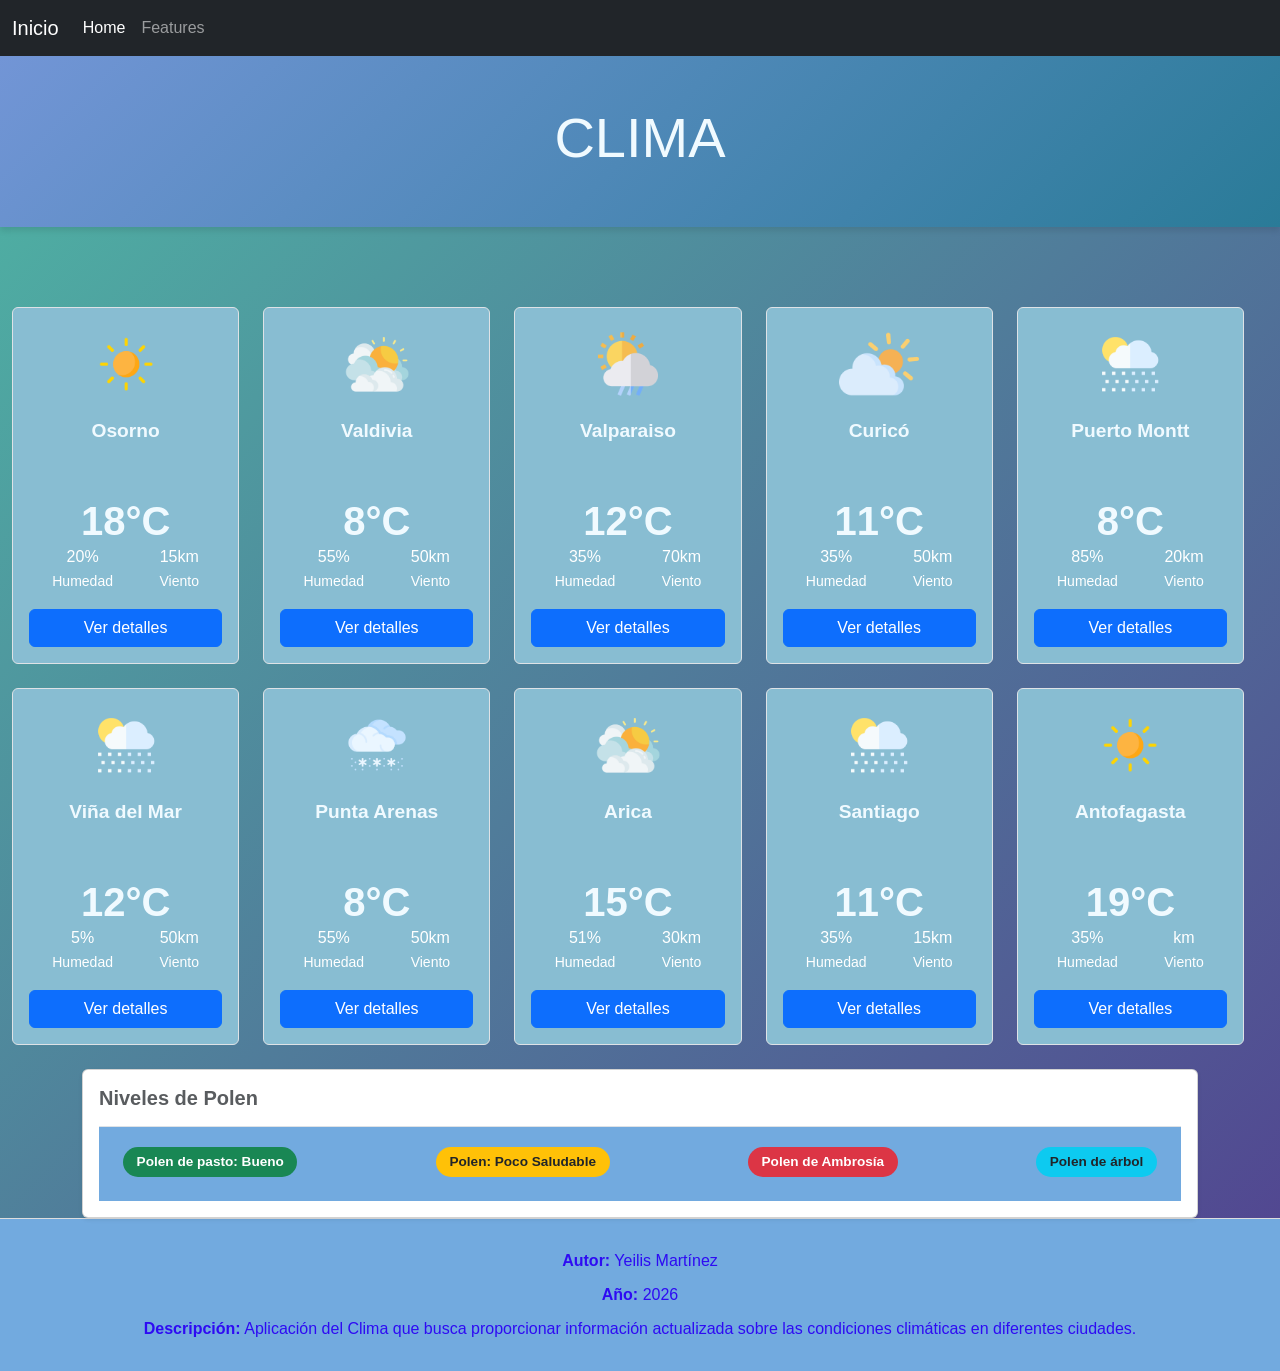
==== index.html @ f02b9914 "se inicio creó archivo Sass" ====
<!doctype html>
<html lang="en">
  <head>
    <meta charset="UTF-8" />
    <meta name="viewport" content="width=device-width, initial-scale=1.0" />
    <title>Document</title>

    <link
      href="https://cdn.jsdelivr.net/npm/bootstrap@5.3.8/dist/css/bootstrap.min.css"
      rel="stylesheet"
      integrity="sha384-sRIl4kxILFvY47J16cr9ZwB07vP4J8+LH7qKQnuqkuIAvNWLzeN8tE5YBujZqJLB"
      crossorigin="anonymous"
    />
    <link rel="stylesheet" href="assets/css/main.css" />
    <link
      rel="stylesheet"
      href="https://cdn.jsdelivr.net/npm/bootstrap-icons@1.13.1/font/bootstrap-icons.min.css"
    />
  </head>
 

  <body>
   
<nav class="navbar navbar-expand-lg navbar-dark bg-dark">
  <div class="container-fluid">
    <a class="navbar-brand" href="#">Inicio</a>
    <button class="navbar-toggler" type="button" data-bs-toggle="collapse" data-bs-target="#navbarNav">
      <span class="navbar-toggler-icon"></span>
    </button>
    <div class="collapse navbar-collapse" id="navbarNav">
      <ul class="navbar-nav">
        <li class="nav-item">
          <a class="nav-link active" href="./index.htm">Home</a>
        </li>
        <li class="nav-item">
          <a class="nav-link" href="#">Features</a>
        </li>
      </ul>
    </div>
  </div>
</nav>

<header class="l-header py-5">
  <h1 class="display-4">CLIMA</h1>
</header>

<main class="container-fluid l-main">
  <div class="row g-">

    <!-- Contenedor principal con clases de Bootstrap para 5 columnas -->
<div class="row row-cols-1 row-cols-md-3 row-cols-lg-5 g-4">
  
 
  <div class="col">
    <article class="m-card-weather text-center border p-3 rounded h-100">
      <img src="assets/img/clear.png" alt="Nubes" class="m-card-weather__icon">
      <h5 class="m-card-weather__city">Osorno</h5>
      <h2 class="m-card-weather__temp">18°C</h2>
      <div class="m-card-weather__stats d-flex justify-content-around">
        <div><p class="mb-0">20%</p><small>Humedad</small></div>
        <div><p class="mb-0">15km</p><small>Viento</small></div>
      </div>
      <a href="detalles.html" class="btn btn-primary mt-3 w-100">Ver detalles</a>
    </article>
  </div>

  <div class="col">
    <article class="m-card-weather text-center border p-3 rounded h-100">
      <img src="assets/img/clouds.png" alt="Nubes" class="m-card-weather__icon">
      <h5 class="m-card-weather__city">Valdivia</h5>
      <h2 class="m-card-weather__temp">8°C</h2>
      <div class="m-card-weather__stats d-flex justify-content-around">
        <div><p class="mb-0">55%</p><small>Humedad</small></div>
        <div><p class="mb-0">50km</p><small>Viento</small></div>
      </div>
      <a href="#" class="btn btn-primary mt-3 w-100">Ver detalles</a>
    </article>
  </div>

 
  <div class="col">
    <article class="m-card-weather text-center border p-3 rounded h-100">
      <img src="assets/img/drizzle.png" alt="Nubes" class="m-card-weather__icon">
      <h5 class="m-card-weather__city">Valparaiso</h5>
      <h2 class="m-card-weather__temp">12°C</h2>
      <div class="m-card-weather__stats d-flex justify-content-around">
        <div><p class="mb-0">35%</p><small>Humedad</small></div>
        <div><p class="mb-0">70km</p><small>Viento</small></div>
      </div>
      <a href="#" class="btn btn-primary mt-3 w-100">Ver detalles</a>
    </article>
  </div>

  
  
  <div class="col">
    <article class="m-card-weather text-center border p-3 rounded h-100">
      <img src="assets/img/mist.png" alt="Nubes" class="m-card-weather__icon">
      <h5 class="m-card-weather__city">Curicó</h5>
      <h2 class="m-card-weather__temp">11°C</h2>
      <div class="m-card-weather__stats d-flex justify-content-around">
        <div><p class="mb-0">35%</p><small>Humedad</small></div>
        <div><p class="mb-0">50km</p><small>Viento</small></div>
      </div>
      <a href="#" class="btn btn-primary mt-3 w-100">Ver detalles</a>
    </article>
  </div>
  
  
  <div class="col">
    <article class="m-card-weather text-center border p-3 rounded h-100">
      <img src="assets/img/rain.png" alt="Nubes" class="m-card-weather__icon">
      <h5 class="m-card-weather__city">Puerto Montt</h5>
      <h2 class="m-card-weather__temp">8°C</h2>
      <div class="m-card-weather__stats d-flex justify-content-around">
        <div><p class="mb-0">85%</p><small>Humedad</small></div>
        <div><p class="mb-0">20km</p><small>Viento</small></div>
      </div>
      <a href="#" class="btn btn-primary mt-3 w-100">Ver detalles</a>
    </article>
  </div>
 
  <div class="col">
    <article class="m-card-weather text-center border p-3 rounded h-100">
      <img src="assets/img/rain.png" alt="Nubes" class="m-card-weather__icon">
      <h5 class="m-card-weather__city">Viña del Mar</h5>
      <h2 class="m-card-weather__temp">12°C</h2>
      <div class="m-card-weather__stats d-flex justify-content-around">
        <div><p class="mb-0">5%</p><small>Humedad</small></div>
        <div><p class="mb-0">50km</p><small>Viento</small></div>
      </div>
      <a href="#" class="btn btn-primary mt-3 w-100">Ver detalles</a>
    </article>
  </div>

 
  <div class="col">
    <article class="m-card-weather text-center border p-3 rounded h-100">
      <img src="assets/img/snow.png" alt="Nubes" class="m-card-weather__icon">
      <h5 class="m-card-weather__city">Punta Arenas</h5>
      <h2 class="m-card-weather__temp">8°C</h2>
      <div class="m-card-weather__stats d-flex justify-content-around">
        <div><p class="mb-0">55%</p><small>Humedad</small></div>
        <div><p class="mb-0">50km</p><small>Viento</small></div>
      </div>
      <a href="#" class="btn btn-primary mt-3 w-100">Ver detalles</a>
    </article>
  </div>

  
 
  <div class="col">
    <article class="m-card-weather text-center border p-3 rounded h-100">
      <img src="assets/img/clouds.png" alt="Nubes" class="m-card-weather__icon">
      <h5 class="m-card-weather__city">Arica</h5>
      <h2 class="m-card-weather__temp">15°C</h2>
      <div class="m-card-weather__stats d-flex justify-content-around">
        <div><p class="mb-0">51%</p><small>Humedad</small></div>
        <div><p class="mb-0">30km</p><small>Viento</small></div>
      </div>
      <a href="#" class="btn btn-primary mt-3 w-100">Ver detalles</a>
    </article>
  </div>
  

  <div class="col">
    <article class="m-card-weather text-center border p-3 rounded h-100">
      <img src="assets/img/rain.png" alt="Nubes" class="m-card-weather__icon">
      <h5 class="m-card-weather__city">Santiago</h5>
      <h2 class="m-card-weather__temp">11°C</h2>
      <div class="m-card-weather__stats d-flex justify-content-around">
        <div><p class="mb-0">35%</p><small>Humedad</small></div>
        <div><p class="mb-0">15km</p><small>Viento</small></div>
      </div>
      <a href="#" class="btn btn-primary mt-3 w-100">Ver detalles</a>
    </article>
  </div>


 <div class="col">
    <article class="m-card-weather text-center border p-3 rounded h-100">
      <img src="assets/img/clear.png" alt="Nubes" class="m-card-weather__icon">
      <h5 class="m-card-weather__city">Antofagasta</h5>
      <h2 class="m-card-weather__temp">19°C</h2>
      <div class="m-card-weather__stats d-flex justify-content-around">
        <div><p class="mb-0">35%</p><small>Humedad</small></div>
        <div><p class="mb-0">km</p><small>Viento</small></div>
      </div>
      <a href="#" class="btn btn-primary mt-3 w-100">Ver detalles</a>
    </article>
  </div>
  </div>
  </div>
  
</main>

<!-- Contenedor Placeholder -->
<div class="container mt-4">
  <div class="card shadow-sm">
    <div class="card-body">
      <h5 class="card-title text-muted mb-3">Niveles de Polen</h5>
      
      <!-- Tu footer integrado -->
      <footer class="footer-container d-flex flex-wrap justify-content-between border-top pt-3">
        <span class="badge bg-success m-1">Polen de pasto: Bueno</span>
        <span class="badge bg-warning text-dark m-1">Polen: Poco Saludable</span>
        <span class="badge bg-danger m-1">Polen de Ambrosía</span>
        <span class="badge bg-info text-dark m-1">Polen de árbol</span>
      </footer>
    </div>
  </div>
</div>

<footer>
    <div class="footer-content">
        <p><strong>Autor:</strong> Yeilis Martínez</p>
        <p><strong>Año:</strong> 2026</p>
        <p><strong>Descripción:</strong> Aplicación del Clima que busca proporcionar información actualizada sobre las condiciones climáticas en diferentes ciudades.</p>
    </div>
</footer>



    <script
      src="https://cdn.jsdelivr.net/npm/bootstrap@5.3.8/dist/js/bootstrap.bundle.min.js"
      integrity="sha384-ENjdO4Dr2bkBIFxQpeoTz1HIcje39Wm4jDKdf19U8gI4ddQ3GYNS7NTKfAdVQSZe"
      crossorigin="anonymous"
    ></script>

    <script
      src="https://cdn.jsdelivr.net/npm/bootstrap@5.3.8/dist/js/bootstrap.bundle.min.js"
      integrity="sha384-ENjdO4Dr2bkBIFxQpeoTz1HIcje39Wm4jDKdf19U8gI4ddQ3GYNS7NTKfAdVQSZe"
      crossorigin="anonymous"
    ></script>
 
  </body>

</html>
---- assets/css/main.css ----
body {
  font-family: "Segoe UI", Tahoma, Geneva, Verdana, sans-serif;
  background-color: #f8f9fa;
  background: linear-gradient(135deg, #4eb7a4 0%, #524190 100%);
}

h1,
h2,
h5 {
  font-weight: bold;
  color: rgb(240, 250, 255);
  text-align: center 80px;
}

a {
  color: #62aefa;
  text-decoration: none;
}
a:hover {
  text-decoration: underline;
}

.l-header {
  text-align: center;
  background: linear-gradient(135deg, #7295d6 0%, #2a7b98 100%);
  color: white;
  margin-bottom: 2rem;
  box-shadow: 0 4px 6px rgba(0, 0, 0, 0.1);
}

.footer-container .badge {
  padding: 0.6em 1em;
  font-size: 0.85rem;
  border-radius: 20px;
}

footer {
  background-color: #72aadf;
  padding: 20px;
  text-align: center;
  border-top: 1px solid #ddd;
  font-family: Arial, sans-serif;
}

.footer-content p {
  margin: 10px 0;
  color: #2e0bf3;
}

.m-card-weather {
  background-color: #88bdd2;
  color: #fff;
}

.m-card-weather__icon {
  width: 80px;
  height: 80px;
  margin-bottom: 15px;
}

.m-card-weather__city {
  font-size: 1.2rem;
  margin-bottom: 55px;
}

.m-card-weather__temp {
  font-size: 2.5rem;
  margin-bottom: 0px;
}

/*# sourceMappingURL=main.css.map */
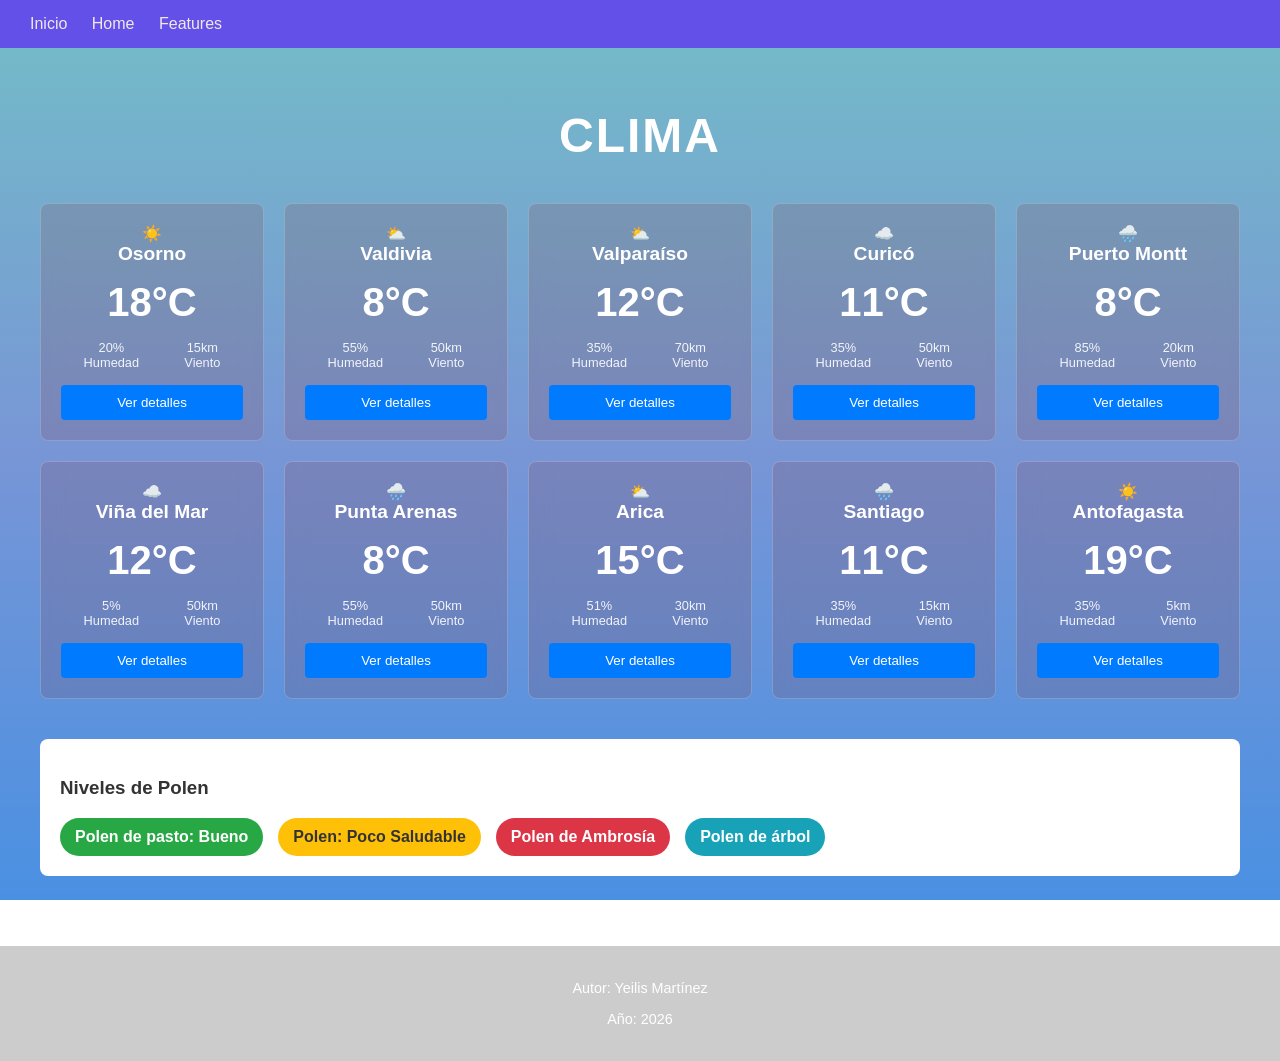
==== commit ddaf7e4d: "se cambio nombre archivo html" ====
--- a/index.html
+++ b/index.html
@@ -1,238 +1,68 @@
-<!doctype html>
-<html lang="en">
-  <head>
-    <meta charset="UTF-8" />
-    <meta name="viewport" content="width=device-width, initial-scale=1.0" />
-    <title>Document</title>
+<!DOCTYPE html>
+<html lang="es">
+<head>
+    <meta charset="UTF-8">
+    <meta name="viewport" content="width=device-width, initial-scale=1.0">
+    <title>Aplicación de Clima</title>
+    <link rel="stylesheet" href="./assets/css/style.css">
+    
+</head>
 
-    <link
-      href="https://cdn.jsdelivr.net/npm/bootstrap@5.3.8/dist/css/bootstrap.min.css"
-      rel="stylesheet"
-      integrity="sha384-sRIl4kxILFvY47J16cr9ZwB07vP4J8+LH7qKQnuqkuIAvNWLzeN8tE5YBujZqJLB"
-      crossorigin="anonymous"
-    />
-    <link rel="stylesheet" href="assets/css/main.css" />
-    <link
-      rel="stylesheet"
-      href="https://cdn.jsdelivr.net/npm/bootstrap-icons@1.13.1/font/bootstrap-icons.min.css"
-    />
-  </head>
- 
+<body>
+    <header>
+        
+        <nav>
+            <span class="logo">Inicio</span>
+            <a href="#" id="btn-home">Home</a>
+            <a href="#">Features</a>
+        </nav>
+    </header>
 
-  <body>
-   
-<nav class="navbar navbar-expand-lg navbar-dark bg-dark">
-  <div class="container-fluid">
-    <a class="navbar-brand" href="#">Inicio</a>
-    <button class="navbar-toggler" type="button" data-bs-toggle="collapse" data-bs-target="#navbarNav">
-      <span class="navbar-toggler-icon"></span>
-    </button>
-    <div class="collapse navbar-collapse" id="navbarNav">
-      <ul class="navbar-nav">
-        <li class="nav-item">
-          <a class="nav-link active" href="./index.htm">Home</a>
-        </li>
-        <li class="nav-item">
-          <a class="nav-link" href="#">Features</a>
-        </li>
-      </ul>
-    </div>
-  </div>
-</nav>
+    <main class="container">
+        
+        <section id="home-view">
+            <h1>CLIMA</h1>
+            <div id="grid-ciudades" class="grid-container"></div>
+            
+            <div class="polen-container">
+                <h3>Niveles de Polen</h3>
+                <div class="polen-grid">
+                    <span class="polen-badge green">Polen de pasto: Bueno</span>
+                    <span class="polen-badge orange">Polen: Poco Saludable</span>
+                    <span class="polen-badge red">Polen de Ambrosía</span>
+                    <span class="polen-badge blue">Polen de árbol</span>
+                </div>
+            </div>
+        </section>
 
-<header class="l-header py-5">
-  <h1 class="display-4">CLIMA</h1>
-</header>
+        <!-- Vista de Detalle -->
+        <section id="detail-view" class="hidden">
+            <button id="btn-back" class="btn-primary">← Volver al Inicio</button>
+            <h2 id="detail-ciudad-nombre">Ciudad</h2>
+            
+            <h3>Pronóstico Diario (Semana)</h3>
+            <div id="pronostico-semanal-container" class="grid-container"></div>
 
-<main class="container-fluid l-main">
-  <div class="row g-">
+            <h3>Estadísticas de la semana</h3>
+            <div class="stats-panel">
+                <p><strong>Temperatura Mínima:</strong> <span id="stat-min">-</span>°C</p>
+                <p><strong>Temperatura Máxima:</strong> <span id="stat-max">-</span>°C</p>
+                <p><strong>Temperatura Promedio:</strong> <span id="stat-avg">-</span>°C</p>
+                <hr>
+                <p><strong>Días Soleados:</strong> <span id="stat-soleado">-</span></p>
+                <p><strong>Días Lluviosos:</strong> <span id="stat-lluvioso">-</span></p>
+                <p><strong>Días Nublados:</strong> <span id="stat-nublado">-</span></p>
+                <hr>
+                <p id="stat-resumen" class="resumen-msg"></p>
+            </div>
+        </section>
+    </main>
 
-    <!-- Contenedor principal con clases de Bootstrap para 5 columnas -->
-<div class="row row-cols-1 row-cols-md-3 row-cols-lg-5 g-4">
-  
- 
-  <div class="col">
-    <article class="m-card-weather text-center border p-3 rounded h-100">
-      <img src="assets/img/clear.png" alt="Nubes" class="m-card-weather__icon">
-      <h5 class="m-card-weather__city">Osorno</h5>
-      <h2 class="m-card-weather__temp">18°C</h2>
-      <div class="m-card-weather__stats d-flex justify-content-around">
-        <div><p class="mb-0">20%</p><small>Humedad</small></div>
-        <div><p class="mb-0">15km</p><small>Viento</small></div>
-      </div>
-      <a href="detalles.html" class="btn btn-primary mt-3 w-100">Ver detalles</a>
-    </article>
-  </div>
+    <footer>
+        <p>Autor: Yeilis Martínez</p>
+        <p>Año: 2026</p>
+    </footer>
 
-  <div class="col">
-    <article class="m-card-weather text-center border p-3 rounded h-100">
-      <img src="assets/img/clouds.png" alt="Nubes" class="m-card-weather__icon">
-      <h5 class="m-card-weather__city">Valdivia</h5>
-      <h2 class="m-card-weather__temp">8°C</h2>
-      <div class="m-card-weather__stats d-flex justify-content-around">
-        <div><p class="mb-0">55%</p><small>Humedad</small></div>
-        <div><p class="mb-0">50km</p><small>Viento</small></div>
-      </div>
-      <a href="#" class="btn btn-primary mt-3 w-100">Ver detalles</a>
-    </article>
-  </div>
-
- 
-  <div class="col">
-    <article class="m-card-weather text-center border p-3 rounded h-100">
-      <img src="assets/img/drizzle.png" alt="Nubes" class="m-card-weather__icon">
-      <h5 class="m-card-weather__city">Valparaiso</h5>
-      <h2 class="m-card-weather__temp">12°C</h2>
-      <div class="m-card-weather__stats d-flex justify-content-around">
-        <div><p class="mb-0">35%</p><small>Humedad</small></div>
-        <div><p class="mb-0">70km</p><small>Viento</small></div>
-      </div>
-      <a href="#" class="btn btn-primary mt-3 w-100">Ver detalles</a>
-    </article>
-  </div>
-
-  
-  
-  <div class="col">
-    <article class="m-card-weather text-center border p-3 rounded h-100">
-      <img src="assets/img/mist.png" alt="Nubes" class="m-card-weather__icon">
-      <h5 class="m-card-weather__city">Curicó</h5>
-      <h2 class="m-card-weather__temp">11°C</h2>
-      <div class="m-card-weather__stats d-flex justify-content-around">
-        <div><p class="mb-0">35%</p><small>Humedad</small></div>
-        <div><p class="mb-0">50km</p><small>Viento</small></div>
-      </div>
-      <a href="#" class="btn btn-primary mt-3 w-100">Ver detalles</a>
-    </article>
-  </div>
-  
-  
-  <div class="col">
-    <article class="m-card-weather text-center border p-3 rounded h-100">
-      <img src="assets/img/rain.png" alt="Nubes" class="m-card-weather__icon">
-      <h5 class="m-card-weather__city">Puerto Montt</h5>
-      <h2 class="m-card-weather__temp">8°C</h2>
-      <div class="m-card-weather__stats d-flex justify-content-around">
-        <div><p class="mb-0">85%</p><small>Humedad</small></div>
-        <div><p class="mb-0">20km</p><small>Viento</small></div>
-      </div>
-      <a href="#" class="btn btn-primary mt-3 w-100">Ver detalles</a>
-    </article>
-  </div>
- 
-  <div class="col">
-    <article class="m-card-weather text-center border p-3 rounded h-100">
-      <img src="assets/img/rain.png" alt="Nubes" class="m-card-weather__icon">
-      <h5 class="m-card-weather__city">Viña del Mar</h5>
-      <h2 class="m-card-weather__temp">12°C</h2>
-      <div class="m-card-weather__stats d-flex justify-content-around">
-        <div><p class="mb-0">5%</p><small>Humedad</small></div>
-        <div><p class="mb-0">50km</p><small>Viento</small></div>
-      </div>
-      <a href="#" class="btn btn-primary mt-3 w-100">Ver detalles</a>
-    </article>
-  </div>
-
- 
-  <div class="col">
-    <article class="m-card-weather text-center border p-3 rounded h-100">
-      <img src="assets/img/snow.png" alt="Nubes" class="m-card-weather__icon">
-      <h5 class="m-card-weather__city">Punta Arenas</h5>
-      <h2 class="m-card-weather__temp">8°C</h2>
-      <div class="m-card-weather__stats d-flex justify-content-around">
-        <div><p class="mb-0">55%</p><small>Humedad</small></div>
-        <div><p class="mb-0">50km</p><small>Viento</small></div>
-      </div>
-      <a href="#" class="btn btn-primary mt-3 w-100">Ver detalles</a>
-    </article>
-  </div>
-
-  
- 
-  <div class="col">
-    <article class="m-card-weather text-center border p-3 rounded h-100">
-      <img src="assets/img/clouds.png" alt="Nubes" class="m-card-weather__icon">
-      <h5 class="m-card-weather__city">Arica</h5>
-      <h2 class="m-card-weather__temp">15°C</h2>
-      <div class="m-card-weather__stats d-flex justify-content-around">
-        <div><p class="mb-0">51%</p><small>Humedad</small></div>
-        <div><p class="mb-0">30km</p><small>Viento</small></div>
-      </div>
-      <a href="#" class="btn btn-primary mt-3 w-100">Ver detalles</a>
-    </article>
-  </div>
-  
-
-  <div class="col">
-    <article class="m-card-weather text-center border p-3 rounded h-100">
-      <img src="assets/img/rain.png" alt="Nubes" class="m-card-weather__icon">
-      <h5 class="m-card-weather__city">Santiago</h5>
-      <h2 class="m-card-weather__temp">11°C</h2>
-      <div class="m-card-weather__stats d-flex justify-content-around">
-        <div><p class="mb-0">35%</p><small>Humedad</small></div>
-        <div><p class="mb-0">15km</p><small>Viento</small></div>
-      </div>
-      <a href="#" class="btn btn-primary mt-3 w-100">Ver detalles</a>
-    </article>
-  </div>
-
-
- <div class="col">
-    <article class="m-card-weather text-center border p-3 rounded h-100">
-      <img src="assets/img/clear.png" alt="Nubes" class="m-card-weather__icon">
-      <h5 class="m-card-weather__city">Antofagasta</h5>
-      <h2 class="m-card-weather__temp">19°C</h2>
-      <div class="m-card-weather__stats d-flex justify-content-around">
-        <div><p class="mb-0">35%</p><small>Humedad</small></div>
-        <div><p class="mb-0">km</p><small>Viento</small></div>
-      </div>
-      <a href="#" class="btn btn-primary mt-3 w-100">Ver detalles</a>
-    </article>
-  </div>
-  </div>
-  </div>
-  
-</main>
-
-<!-- Contenedor Placeholder -->
-<div class="container mt-4">
-  <div class="card shadow-sm">
-    <div class="card-body">
-      <h5 class="card-title text-muted mb-3">Niveles de Polen</h5>
-      
-      <!-- Tu footer integrado -->
-      <footer class="footer-container d-flex flex-wrap justify-content-between border-top pt-3">
-        <span class="badge bg-success m-1">Polen de pasto: Bueno</span>
-        <span class="badge bg-warning text-dark m-1">Polen: Poco Saludable</span>
-        <span class="badge bg-danger m-1">Polen de Ambrosía</span>
-        <span class="badge bg-info text-dark m-1">Polen de árbol</span>
-      </footer>
-    </div>
-  </div>
-</div>
-
-<footer>
-    <div class="footer-content">
-        <p><strong>Autor:</strong> Yeilis Martínez</p>
-        <p><strong>Año:</strong> 2026</p>
-        <p><strong>Descripción:</strong> Aplicación del Clima que busca proporcionar información actualizada sobre las condiciones climáticas en diferentes ciudades.</p>
-    </div>
-</footer>
-
-
-
-    <script
-      src="https://cdn.jsdelivr.net/npm/bootstrap@5.3.8/dist/js/bootstrap.bundle.min.js"
-      integrity="sha384-ENjdO4Dr2bkBIFxQpeoTz1HIcje39Wm4jDKdf19U8gI4ddQ3GYNS7NTKfAdVQSZe"
-      crossorigin="anonymous"
-    ></script>
-
-    <script
-      src="https://cdn.jsdelivr.net/npm/bootstrap@5.3.8/dist/js/bootstrap.bundle.min.js"
-      integrity="sha384-ENjdO4Dr2bkBIFxQpeoTz1HIcje39Wm4jDKdf19U8gI4ddQ3GYNS7NTKfAdVQSZe"
-      crossorigin="anonymous"
-    ></script>
- 
-  </body>
-
+    <script src="./assets/js/prueba.js"></script>
+</body>
 </html>
--- a/assets/css/style.css
+++ b/assets/css/style.css
@@ -0,0 +1,151 @@
+:root {
+  --bg-gradient: linear-gradient(180deg, #73bdc7, #7896d6, #4a90e2);
+  --card-bg: rgba(136, 37, 37, 0.15);
+  --card-blur: blur(10px);
+  --text-color: #ffffff;
+}
+
+body {
+  margin: 0;
+  font-family: Arial, sans-serif;
+  background: var(--bg-gradient) no-repeat fixed;
+  background-size: cover;
+  color: var(--text-color);
+  min-height: 100vh;
+}
+
+h1 {
+  text-align: center;
+  font-size: 3rem;
+  letter-spacing: 2px;
+}
+
+header {
+  background-color: #6250e8;
+  padding: 15px 30px;
+}
+
+.grid-container {
+  display: grid;
+  grid-template-columns: repeat(auto-fit, minmax(200px, 1fr));
+  gap: 20px;
+  margin-bottom: 40px;
+}
+
+.hidden {
+  display: none !important;
+}
+
+.polen-container {
+  background: white;
+  color: #333;
+  padding: 20px;
+  border-radius: 8px;
+  margin-top: 30px;
+}
+
+footer {
+  text-align: center;
+  padding: 20px;
+  background: rgba(0, 0, 0, 0.2);
+  margin-top: 50px;
+  font-size: 0.9rem;
+}
+
+.polen-grid {
+  display: flex;
+  gap: 15px;
+  flex-wrap: wrap;
+}
+
+.polen-badge {
+  padding: 10px 15px;
+  border-radius: 20px;
+  font-weight: bold;
+  color: white;
+}
+
+.green {
+  background-color: #28a745;
+}
+
+.orange {
+  background-color: #ffc107;
+  color: #333;
+}
+
+.red {
+  background-color: #dc3545;
+}
+
+.blue {
+  background-color: #17a2b8;
+}
+
+.stats-panel {
+  background: rgba(0, 0, 0, 0.4);
+  padding: 25px;
+  border-radius: 8px;
+  line-height: 1.6;
+}
+
+.resumen-msg {
+  font-style: italic;
+  color: #efeee7;
+}
+
+nav a, .logo {
+  color: rgb(242, 232, 232);
+  text-decoration: none;
+  margin-right: 20px;
+}
+
+.container {
+  max-width: 1200px;
+  margin: 0 auto;
+  padding: 20px;
+}
+
+.btn-primary {
+  background-color: #007bff;
+  color: white;
+  border: none;
+  padding: 10px 20px;
+  border-radius: 4px;
+  cursor: pointer;
+  margin-top: 15px;
+  width: 100%;
+}
+
+.btn-primary:hover {
+  background-color: #0056b3;
+}
+
+.card {
+  background: var(--card-bg);
+  backdrop-filter: var(--card-blur);
+  border: 1px solid rgba(255, 255, 255, 0.2);
+  border-radius: 8px;
+  padding: 20px;
+  text-align: center;
+}
+
+.card h2 {
+  margin: 0 0 15px 0;
+  font-size: 1.2rem;
+}
+
+.card .temp {
+  font-size: 2.5rem;
+  font-weight: bold;
+  margin: 15px 0;
+}
+
+.card .meta {
+  display: flex;
+  justify-content: space-around;
+  font-size: 0.8rem;
+  opacity: 0.9;
+}
+
+/*# sourceMappingURL=style.css.map */
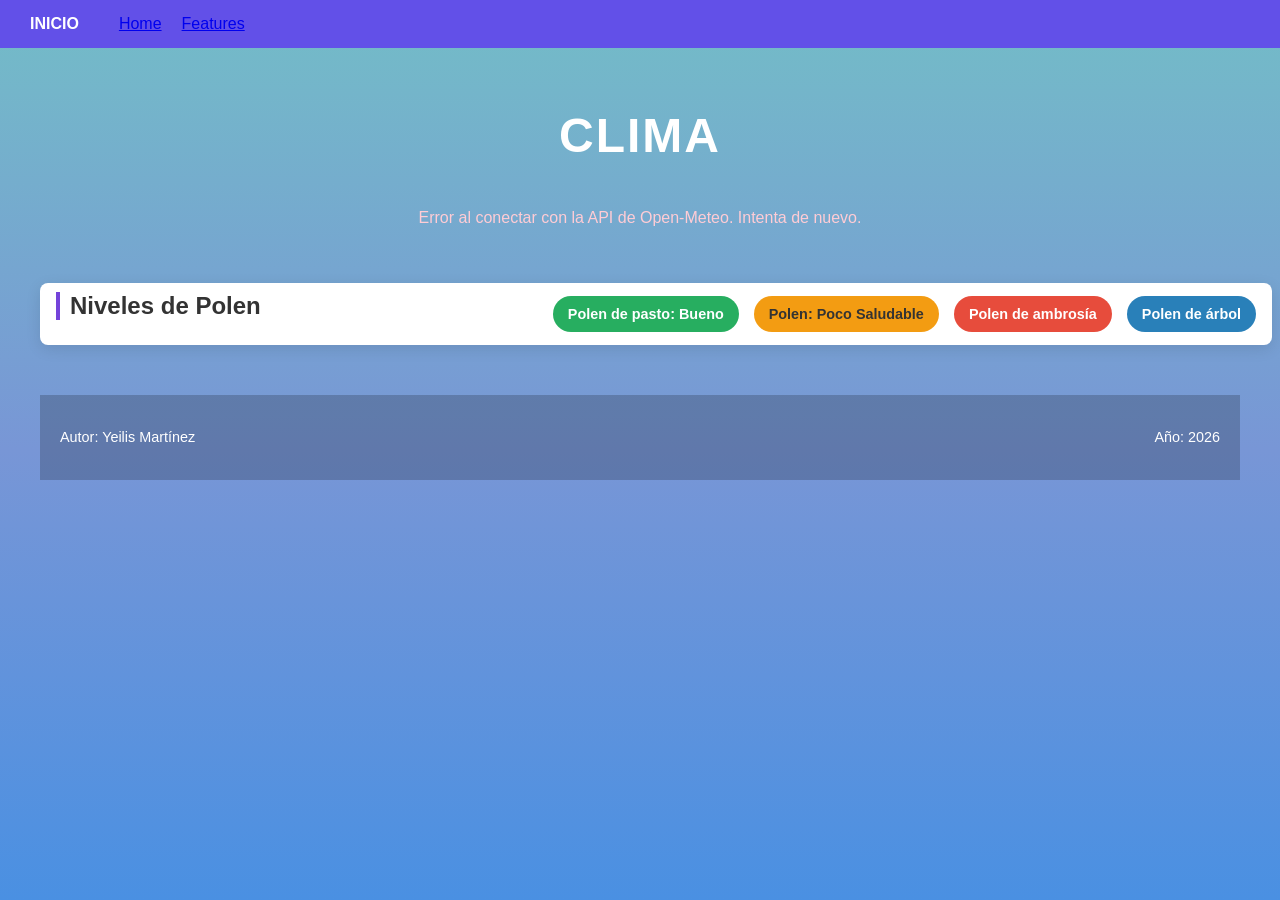
==== commit 937fb605: "se agrego nueva informacion en el README" ====
--- a/index.html
+++ b/index.html
@@ -3,66 +3,69 @@
 <head>
     <meta charset="UTF-8">
     <meta name="viewport" content="width=device-width, initial-scale=1.0">
-    <title>Aplicación de Clima</title>
+    <title> Clima - Open-Meteo API</title>
+    <link rel="stylesheet" href="./css/main.css"> 
     <link rel="stylesheet" href="./assets/css/style.css">
-    
 </head>
+<body>
 
-<body>
     <header>
-        
-        <nav>
-            <span class="logo">Inicio</span>
-            <a href="#" id="btn-home">Home</a>
+        <span class="logo" id="nav-logo">Inicio</span>
+         <a href="#" id="btn-home">Home</a>
             <a href="#">Features</a>
-        </nav>
     </header>
 
     <main class="container">
         
+        <!-- VISTA HOME -->
         <section id="home-view">
-            <h1>CLIMA</h1>
-            <div id="grid-ciudades" class="grid-container"></div>
+            <h1>Clima</h1>
+            
+            <div id="grid-ciudades" class="grid-container">
+                <!-- Se inyecta la data de la API aquí -->
+            </div>
             
             <div class="polen-container">
                 <h3>Niveles de Polen</h3>
                 <div class="polen-grid">
                     <span class="polen-badge green">Polen de pasto: Bueno</span>
                     <span class="polen-badge orange">Polen: Poco Saludable</span>
-                    <span class="polen-badge red">Polen de Ambrosía</span>
+                    <span class="polen-badge red">Polen de ambrosía</span>
                     <span class="polen-badge blue">Polen de árbol</span>
                 </div>
             </div>
         </section>
 
-        <!-- Vista de Detalle -->
+        <!-- VISTA DE DETALLE -->
         <section id="detail-view" class="hidden">
-            <button id="btn-back" class="btn-primary">← Volver al Inicio</button>
+            <button id="btn-back" class="btn-primary">← Volver al inicio</button>
+            
             <h2 id="detail-ciudad-nombre">Ciudad</h2>
             
-            <h3>Pronóstico Diario (Semana)</h3>
-            <div id="pronostico-semanal-container" class="grid-container"></div>
+            <h3>Pronóstico diario (Semana)</h3>
+            <div id="pronostico-semanal-container" class="grid-container">
+                <!-- Se inyecta el pronóstico extendido desde JS -->
+            </div>
+            
+            <h3>Estadísticas de la semana</h3>
+            <div id="stats-container" class="stats-panel">
+                <!-- Inyección de estadísticas desde JS -->
+            </div>
 
-            <h3>Estadísticas de la semana</h3>
-            <div class="stats-panel">
-                <p><strong>Temperatura Mínima:</strong> <span id="stat-min">-</span>°C</p>
-                <p><strong>Temperatura Máxima:</strong> <span id="stat-max">-</span>°C</p>
-                <p><strong>Temperatura Promedio:</strong> <span id="stat-avg">-</span>°C</p>
-                <hr>
-                <p><strong>Días Soleados:</strong> <span id="stat-soleado">-</span></p>
-                <p><strong>Días Lluviosos:</strong> <span id="stat-lluvioso">-</span></p>
-                <p><strong>Días Nublados:</strong> <span id="stat-nublado">-</span></p>
-                <hr>
-                <p id="stat-resumen" class="resumen-msg"></p>
+            <h3>Alertas de clima</h3>
+            <div id="alerts-container">
+                <!-- Inyección de alertas desde JS -->
             </div>
         </section>
-    </main>
 
-    <footer>
+        <footer>
         <p>Autor: Yeilis Martínez</p>
         <p>Año: 2026</p>
     </footer>
 
-    <script src="./assets/js/prueba.js"></script>
+    </main>
+
+    <script src="./assets/js/app.js"></script>
 </body>
 </html>
+
--- a/css/main.css
+++ b/css/main.css
@@ -0,0 +1,213 @@
+.polen-badge {
+  padding: 10px 15px;
+  border-radius: 20px;
+  font-weight: bold;
+  font-size: 0.9rem;
+  color: #ffffff;
+  text-align: center;
+  display: inline-block;
+}
+.polen-badge.green {
+  background-color: #27ae60;
+}
+.polen-badge.orange {
+  background-color: #f39c12;
+}
+.polen-badge.red {
+  background-color: #e74c3c;
+}
+.polen-badge.blue {
+  background-color: #2980b9;
+}
+
+.alert-badge {
+  padding: 15px;
+  border-radius: 6px;
+  font-weight: bold;
+  margin-top: 15px;
+  text-align: center;
+  font-size: 1.1rem;
+  box-shadow: 0 4px 15px rgba(0, 0, 0, 0.1);
+}
+.alert-badge.heat-alert {
+  background-color: #d35400;
+  border: 2px solid #e67e22;
+  color: #ffffff;
+}
+.alert-badge.rain-alert {
+  background-color: #2980b9;
+  border: 2px solid #3498db;
+  color: #ffffff;
+}
+.alert-badge.normal-alert {
+  background-color: #27ae60;
+  border: 2px solid #2ecc71;
+  color: #ffffff;
+}
+
+.btn-primary {
+  background-color: #2575fc;
+  color: #ffffff;
+  border: none;
+  padding: 10px 20px;
+  border-radius: 5px;
+  cursor: pointer;
+  font-weight: bold;
+  transition: background 0.3s ease;
+}
+.btn-primary:hover {
+  background-color: rgb(3.2307692308, 89.3846153846, 234.7692307692);
+}
+
+.ver-detalles-btn {
+  background-color: rgba(255, 255, 255, 0.25);
+  color: #ffffff;
+  border: 1px solid rgba(255, 255, 255, 0.4);
+  padding: 8px 16px;
+  border-radius: 4px;
+  cursor: pointer;
+  width: 100%;
+  margin-top: 15px;
+  font-weight: bold;
+  transition: background 0.2s, transform 0.2s;
+}
+.ver-detalles-btn:hover {
+  background-color: rgba(255, 255, 255, 0.4);
+  transform: scale(1.02);
+}
+
+header {
+  background-color: #7443da;
+  padding: 15px 30px;
+  display: flex;
+  gap: 20px;
+}
+header .logo {
+  color: #ffffff;
+  font-weight: bold;
+  cursor: pointer;
+  text-transform: uppercase;
+}
+
+.container {
+  max-width: 1200px;
+  margin: 0 auto;
+  padding: 40px 20px;
+}
+
+h1, h2 {
+  text-align: center;
+  text-transform: uppercase;
+  letter-spacing: 2px;
+  margin-bottom: 30px;
+  font-size: 2.5rem;
+}
+
+h3 {
+  margin: 30px 0 15px 0;
+  font-size: 1.5rem;
+  border-left: 4px solid #7443da;
+  padding-left: 10px;
+}
+
+.grid-container {
+  display: grid;
+  grid-template-columns: repeat(auto-fill, minmax(220px, 1fr));
+  gap: 20px;
+  margin-bottom: 40px;
+}
+
+.clima-card {
+  background: rgba(255, 255, 255, 0.15);
+  backdrop-filter: blur(5px);
+  border: 1px solid rgba(255, 255, 255, 0.2);
+  border-radius: 8px;
+  padding: 20px;
+  text-align: center;
+  box-shadow: 0 4px 15px rgba(0, 0, 0, 0.1);
+  transition: transform 0.3s, background 0.3s;
+}
+.clima-card:hover {
+  transform: translateY(-5px);
+  background: rgba(255, 255, 255, 0.25);
+}
+.clima-card .ciudad-nombre {
+  font-size: 1.3rem;
+  font-weight: bold;
+  margin-bottom: 10px;
+}
+.clima-card .temperatura {
+  font-size: 2.8rem;
+  font-weight: bold;
+  margin: 10px 0;
+}
+.clima-card .estado-clima {
+  font-size: 1rem;
+  font-style: italic;
+  opacity: 0.9;
+  margin-bottom: 10px;
+}
+.clima-card .info-secundaria {
+  display: flex;
+  justify-content: space-between;
+  font-size: 0.85rem;
+  opacity: 0.8;
+  margin-top: 15px;
+  border-top: 1px solid rgba(255, 255, 255, 0.2);
+  padding-top: 10px;
+}
+
+#home-view, #detail-view {
+  transition: opacity 0.3s ease-in-out;
+}
+
+.hidden {
+  display: none !important;
+}
+
+.polen-container {
+  background-color: #ffffff;
+  color: #333333;
+  padding: 20px;
+  border-radius: 4px;
+  margin-top: 40px;
+  box-shadow: 0 4px 15px rgba(0, 0, 0, 0.1);
+}
+.polen-container h3 {
+  color: #333333;
+  margin-top: 0;
+  border-left: 4px solid #7443da;
+}
+
+.polen-grid {
+  display: flex;
+  flex-wrap: wrap;
+  gap: 15px;
+}
+
+.stats-panel {
+  background: rgba(255, 255, 255, 0.15);
+  padding: 20px;
+  border-radius: 8px;
+  border: 1px solid rgba(255, 255, 255, 0.2);
+  box-shadow: 0 4px 15px rgba(0, 0, 0, 0.1);
+}
+.stats-panel ul {
+  list-style: none;
+  display: grid;
+  grid-template-columns: repeat(auto-fit, minmax(200px, 1fr));
+  gap: 15px;
+}
+.stats-panel ul li {
+  padding: 12px;
+  background: rgba(255, 255, 255, 0.1);
+  border-radius: 6px;
+  font-size: 1.05rem;
+}
+.stats-panel ul li strong {
+  display: block;
+  margin-bottom: 5px;
+  color: rgb(210.52, 194.84, 243.16);
+}
+
+/*# sourceMappingURL=main.css.map */
--- a/assets/css/style.css
+++ b/assets/css/style.css
@@ -39,9 +39,12 @@
 .polen-container {
   background: white;
   color: #333;
-  padding: 20px;
   border-radius: 8px;
-  margin-top: 30px;
+  padding: 0.6em 1em;
+  display: flex;
+  align-items: center;
+  justify-content: space-between;
+  width: 100%;
 }
 
 footer {
@@ -50,12 +53,15 @@
   background: rgba(0, 0, 0, 0.2);
   margin-top: 50px;
   font-size: 0.9rem;
+  justify-content: space-between;
+  display: flex;
 }
 
 .polen-grid {
   display: flex;
   gap: 15px;
   flex-wrap: wrap;
+  justify-content: space-around;
 }
 
 .polen-badge {
@@ -148,4 +154,3 @@
   opacity: 0.9;
 }
 
-/*# sourceMappingURL=style.css.map */
